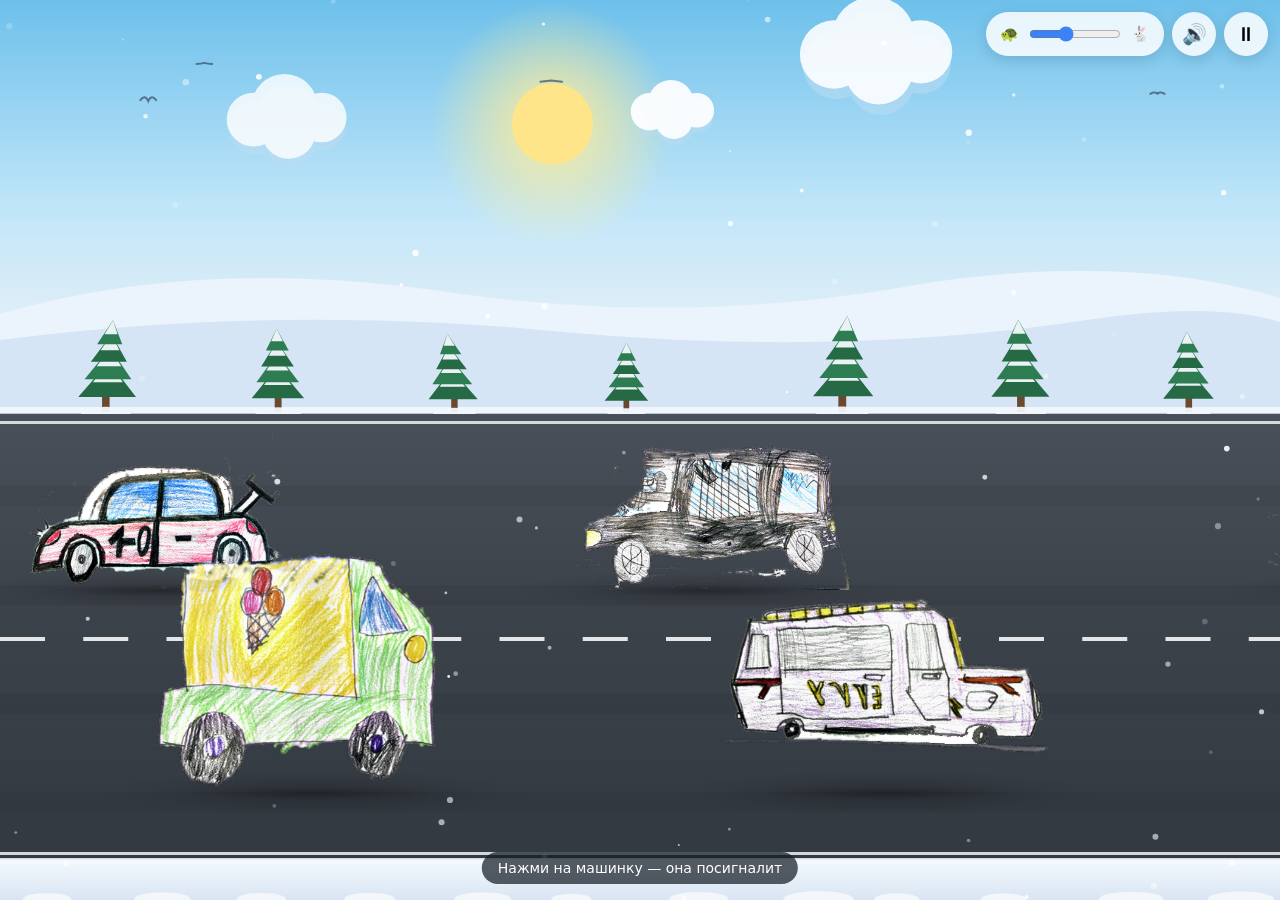
==== kids/index.html @ b7d43af1 "Опубликовать отдельную копию дороги для детей (/kids)" ====
<!doctype html>
<html lang="ru">
<head>
  <meta charset="utf-8">
  <meta name="viewport" content="width=device-width, initial-scale=1, viewport-fit=cover">
  <meta name="theme-color" content="#bfe8fb">
  <meta name="road-build" content="2026-11-27-3">
  <title>Дорога — машинки едут</title>
  <link rel="stylesheet" href="styles.css?v=20261127-1">
</head>
<body>
  <canvas id="scene" aria-label="Дорога, по которой едут машинки"></canvas>

  <div class="hud">
    <label class="speed" title="Скорость потока">
      <span aria-hidden="true">🐢</span>
      <input id="speed" type="range" min="0.4" max="2" step="0.1" value="1" aria-label="Скорость потока">
      <span aria-hidden="true">🐇</span>
    </label>
    <button id="sound" type="button" aria-label="Выключить звук" aria-pressed="true" title="Звук">🔊</button>
    <button id="pause" type="button" aria-label="Пауза" title="Пауза">⏸</button>
  </div>

  <div id="hint" class="hint">Нажми на машинку — она посигналит</div>
  <div id="toast" class="toast" role="status" aria-live="polite"></div>

  <script src="game.js?v=20261127-12"></script>
</body>
</html>
---- kids/styles.css ----
*,
*::before,
*::after {
  box-sizing: border-box;
}

html,
body {
  margin: 0;
  height: 100%;
  overflow: hidden;
  background: #bfe8fb;
  font-family: system-ui, -apple-system, "Segoe UI", Roboto, sans-serif;
  overscroll-behavior: none;
  -webkit-tap-highlight-color: transparent;
}

#scene {
  position: fixed;
  inset: 0;
  display: block;
  width: 100%;
  height: 100%;
  touch-action: manipulation;
  cursor: pointer;
}

.hud {
  position: fixed;
  top: max(12px, env(safe-area-inset-top));
  right: max(12px, env(safe-area-inset-right));
  display: flex;
  align-items: center;
  gap: 8px;
  z-index: 2;
}

.hud button,
.speed {
  height: 44px;
  border: 0;
  border-radius: 999px;
  background: rgba(255, 255, 255, 0.84);
  box-shadow: 0 4px 14px rgba(20, 40, 60, 0.16);
  backdrop-filter: blur(8px);
  -webkit-backdrop-filter: blur(8px);
}

.hud button {
  width: 44px;
  padding: 0;
  font-size: 20px;
  line-height: 1;
  cursor: pointer;
  transition: transform 0.12s ease, background 0.12s ease;
}

.hud button:hover {
  background: rgba(255, 255, 255, 0.96);
}

.hud button:active {
  transform: scale(0.93);
}

.hud button[aria-pressed="false"] {
  opacity: 0.6;
}

.speed {
  display: flex;
  align-items: center;
  gap: 8px;
  padding: 0 14px;
  font-size: 15px;
  user-select: none;
}

.speed input {
  width: 92px;
  accent-color: #3b82f6;
  cursor: pointer;
}

.hint {
  position: fixed;
  left: 50%;
  bottom: max(16px, env(safe-area-inset-bottom));
  transform: translateX(-50%);
  padding: 8px 16px;
  border-radius: 999px;
  background: rgba(22, 30, 40, 0.72);
  color: #fff;
  font-size: 14px;
  white-space: nowrap;
  pointer-events: none;
  transition: opacity 0.7s ease;
  z-index: 2;
}

.hint.is-hidden {
  opacity: 0;
}

.toast {
  position: fixed;
  left: 50%;
  top: max(68px, calc(env(safe-area-inset-top) + 60px));
  transform: translate(-50%, -8px);
  max-width: min(90vw, 420px);
  padding: 10px 18px;
  border-radius: 999px;
  background: rgba(22, 30, 40, 0.84);
  color: #fff;
  font-size: 14px;
  text-align: center;
  opacity: 0;
  pointer-events: none;
  transition: opacity 0.35s ease, transform 0.35s ease;
  z-index: 3;
}

.toast.is-visible {
  opacity: 1;
  transform: translate(-50%, 0);
}

@media (max-width: 560px) {
  .speed {
    display: none;
  }
}

@media (prefers-reduced-motion: reduce) {
  .hud button {
    transition: none;
  }
  .hint {
    transition: none;
  }
}
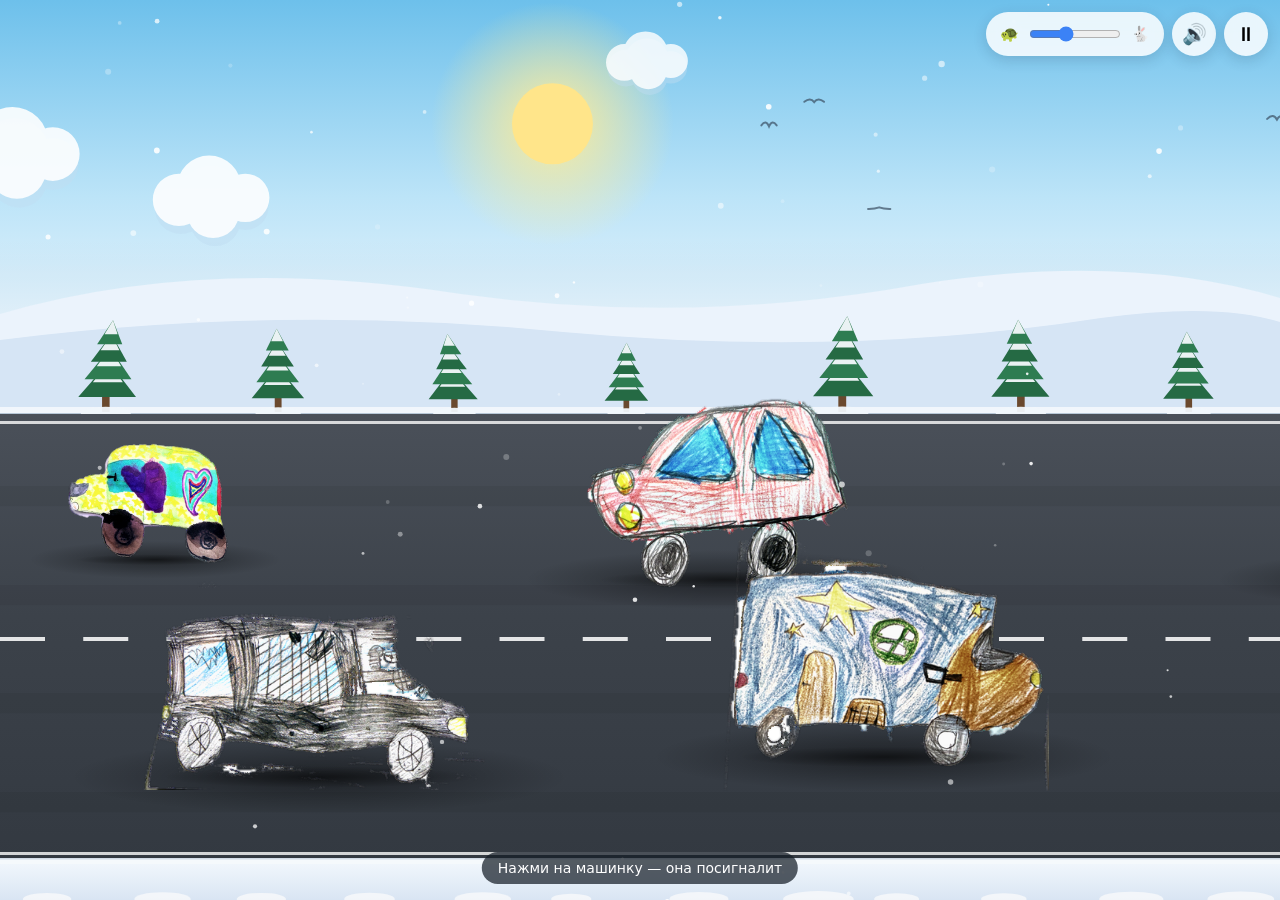
==== commit ba73f04f: "Поднять тень под машинами по видимому низу колёс" ====
--- a/kids/index.html
+++ b/kids/index.html
@@ -24,6 +24,6 @@
   <div id="hint" class="hint">Нажми на машинку — она посигналит</div>
   <div id="toast" class="toast" role="status" aria-live="polite"></div>
 
-  <script src="game.js?v=20261127-12"></script>
+  <script src="game.js?v=20261127-13"></script>
 </body>
 </html>
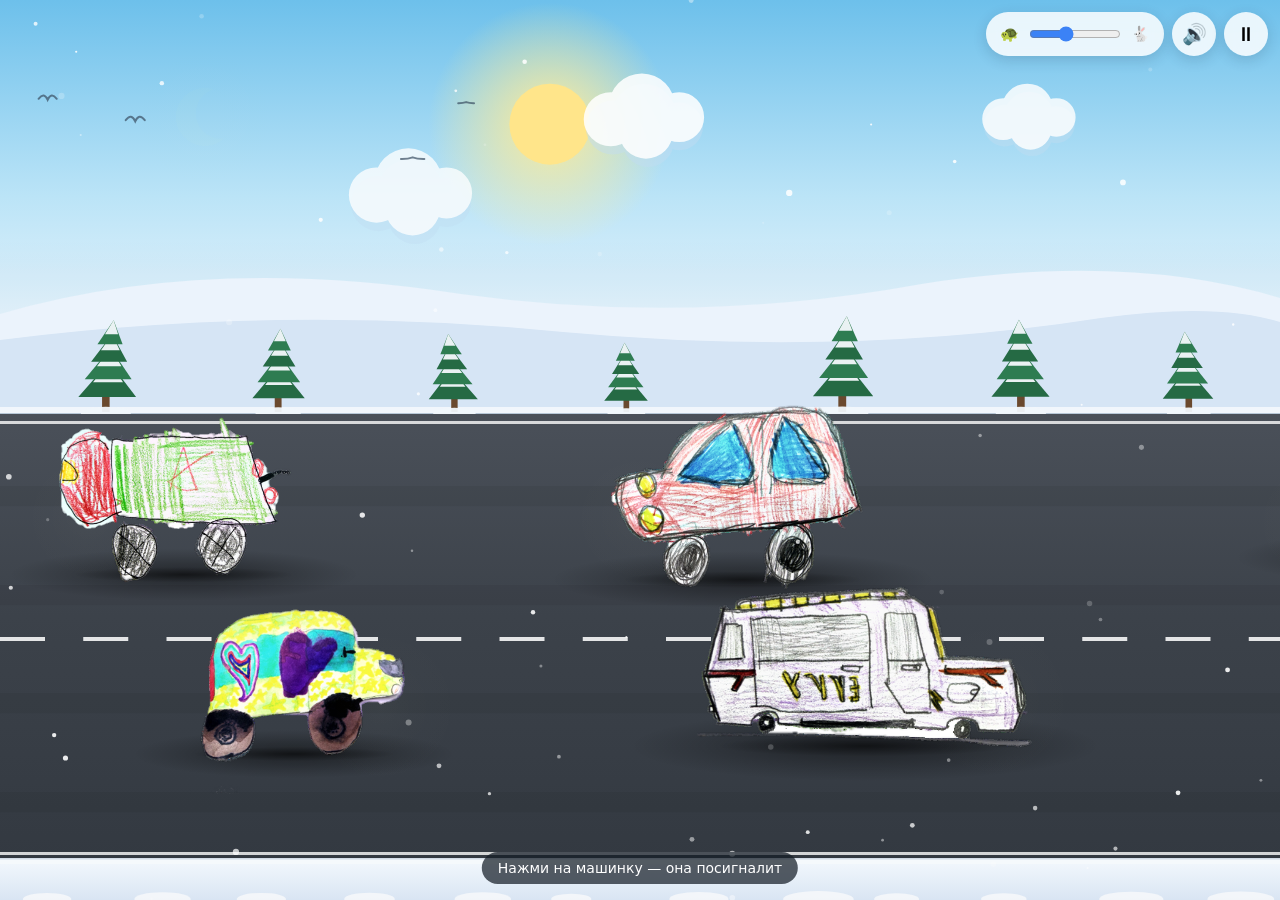
==== commit 1bf4dc74: "Придвинуть свечение фар ближе к машине" ====
--- a/kids/index.html
+++ b/kids/index.html
@@ -24,6 +24,6 @@
   <div id="hint" class="hint">Нажми на машинку — она посигналит</div>
   <div id="toast" class="toast" role="status" aria-live="polite"></div>
 
-  <script src="game.js?v=20261127-13"></script>
+  <script src="game.js?v=20261127-14"></script>
 </body>
 </html>
